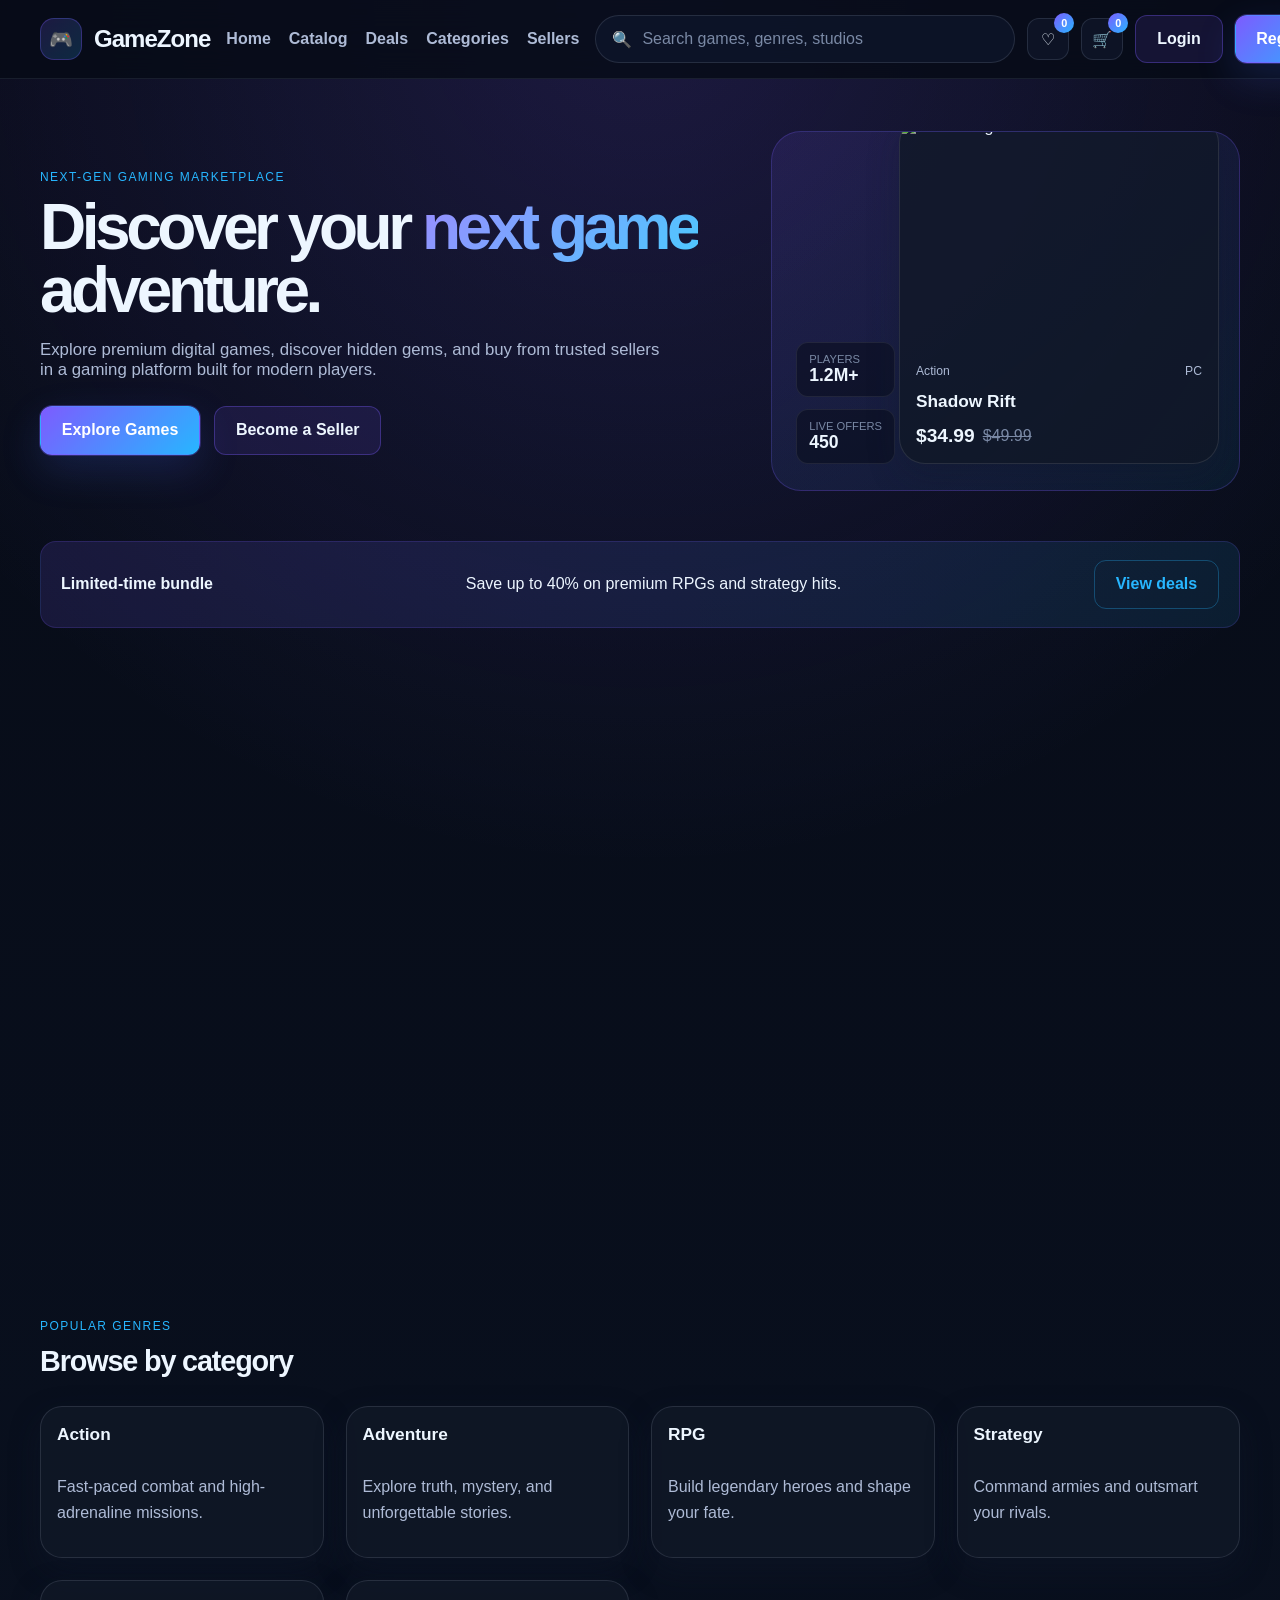
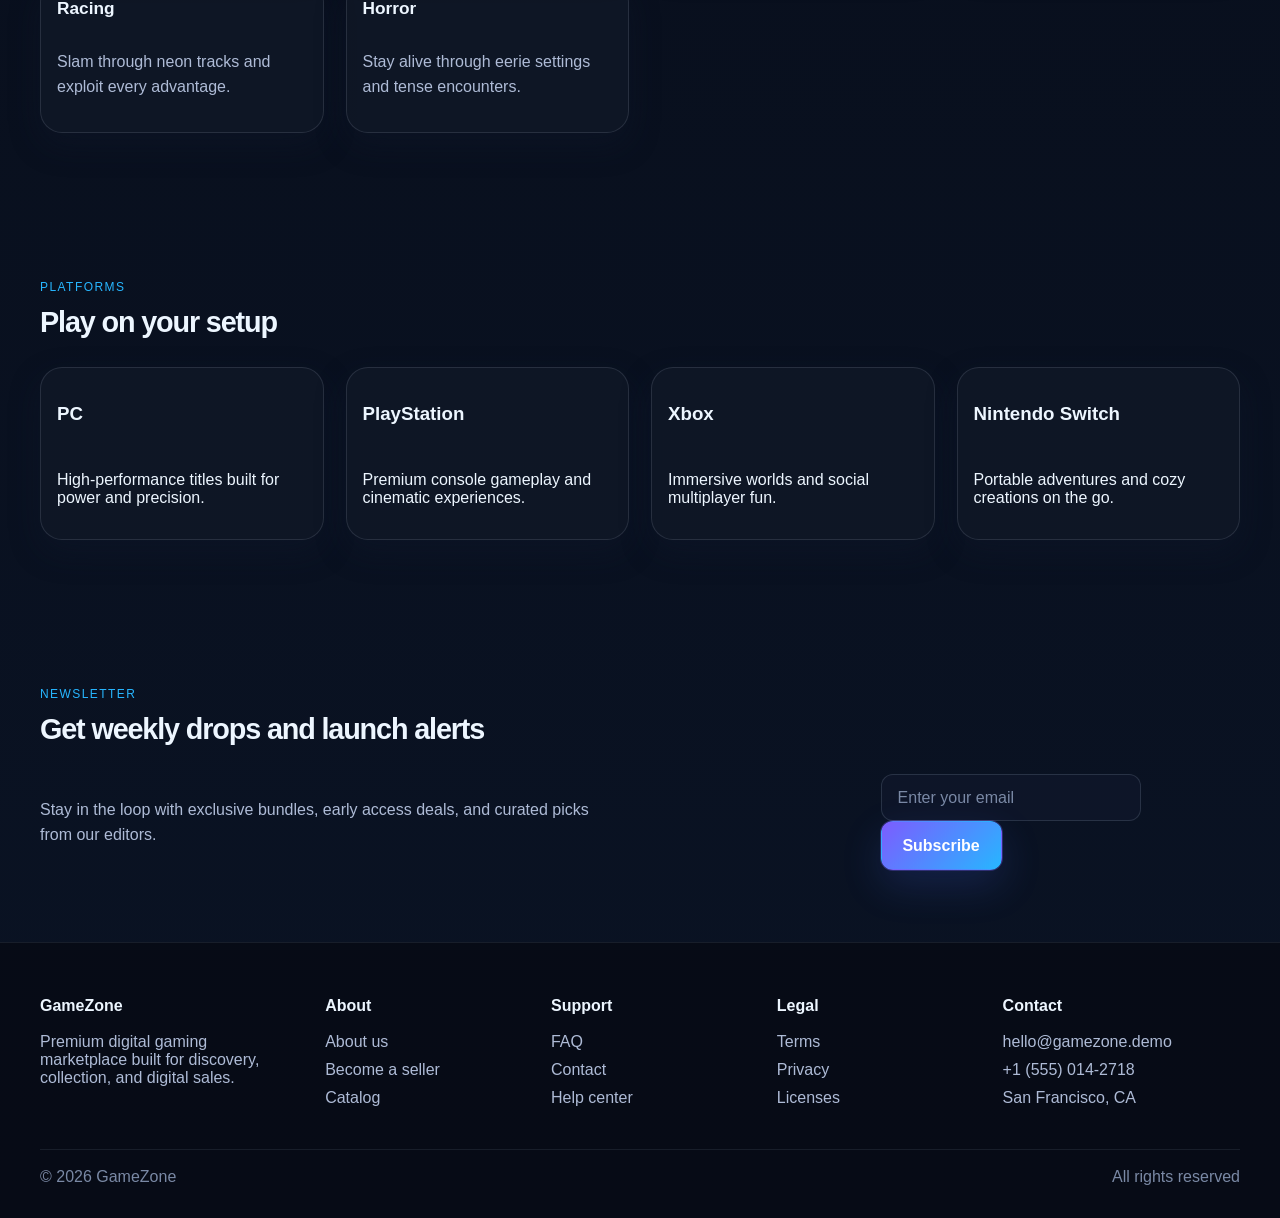
==== index.html @ a6d63e55 "tayyor" ====
<!DOCTYPE html>
<html lang="en">
  <head>
    <meta charset="UTF-8" />
    <meta name="viewport" content="width=device-width, initial-scale=1.0" />
    <title>GameZone | Professional Gaming Marketplace</title>
    <meta name="description" content="GameZone gaming marketplace and storefront" />
    <link rel="stylesheet" href="css/reset.css" />
    <link rel="stylesheet" href="css/variables.css" />
    <link rel="stylesheet" href="css/global.css" />
    <link rel="stylesheet" href="css/components.css" />
    <link rel="stylesheet" href="css/layout.css" />
    <link rel="stylesheet" href="css/games.css" />
    <link rel="stylesheet" href="css/responsive.css" />
  </head>
  <body data-page="home">
    <header class="site-header">
      <div class="container topbar">
        <a class="brand" href="index.html" aria-label="GameZone home">
          <span class="brand-mark">🎮</span>
          <span>GameZone</span>
        </a>
        <nav class="main-nav" aria-label="Main navigation">
          <a href="index.html">Home</a>
          <a href="games.html">Catalog</a>
          <a href="games.html?category=Action">Deals</a>
          <a href="games.html?category=RPG">Categories</a>
          <a href="seller-dashboard.html">Sellers</a>
        </nav>
        <div class="header-actions">
          <label class="search-box" aria-label="Search games">
            <span>🔍</span>
            <input type="search" placeholder="Search games, genres, studios" />
          </label>
          <a class="icon-pill" href="wishlist.html" aria-label="Wishlist">
            ♡ <span class="count" data-wishlist-count>0</span>
          </a>
          <a class="icon-pill" href="cart.html" aria-label="Cart">
            🛒 <span class="count" data-cart-count>0</span>
          </a>
          <a class="btn btn-secondary" href="login.html" data-auth-button>Login</a>
          <a class="btn btn-primary" href="register.html" data-auth-button>Register</a>
          <div class="user-menu-wrap hidden" data-user-menu>
            <button class="btn btn-dark" type="button" data-user-menu-button data-action="toggle-user-menu">Hi, <span data-user-name>Player</span></button>
            <div class="user-menu" data-user-menu-panel>
              <a href="user-dashboard.html">Buyer Dashboard</a>
              <a href="seller-dashboard.html">Seller Dashboard</a>
              <a href="profile.html">Profile</a>
              <button type="button" data-action="logout">Logout</button>
            </div>
          </div>
        </div>
      </div>
    </header>

    <main>
      <section class="container hero">
        <div class="hero-copy">
          <span class="section-kicker">Next-gen gaming marketplace</span>
          <h1>Discover your <span class="gradient-text">next game</span> adventure.</h1>
          <p>Explore premium digital games, discover hidden gems, and buy from trusted sellers in a gaming platform built for modern players.</p>
          <div class="hero-actions">
            <a class="btn btn-primary" href="games.html">Explore Games</a>
            <a class="btn btn-secondary" href="seller-dashboard.html">Become a Seller</a>
          </div>
        </div>
        <div class="hero-panel">
          <div class="hero-metrics">
            <div class="metric-box"><div class="metric-label">Players</div><div class="metric-value">1.2M+</div></div>
            <div class="metric-box"><div class="metric-label">Live offers</div><div class="metric-value">450</div></div>
          </div>
          <div class="hero-card">
            <img src="https://images.unsplash.com/photo-1542751371-adc38448a05e?auto=format&fit=crop&w=900&q=80" alt="Featured game" />
            <div class="game-body">
              <div class="game-meta"><span>Action</span><span>PC</span></div>
              <h3 class="game-title">Shadow Rift</h3>
              <div class="game-price-row"><span class="price-main">$34.99</span><span class="price-old">$49.99</span></div>
            </div>
          </div>
        </div>
      </section>

      <div class="container">
        <div class="floating-banner">
          <strong>Limited-time bundle</strong>
          <span>Save up to 40% on premium RPGs and strategy hits.</span>
          <a href="games.html" class="btn btn-ghost">View deals</a>
        </div>
      </div>

      <section class="section container">
        <div data-featured></div>
      </section>

      <section class="section container">
        <div data-trending></div>
      </section>

      <section class="section container">
        <div data-offers></div>
      </section>

      <section class="section container">
        <div data-releases></div>
      </section>

      <section class="section container">
        <div class="section-header">
          <div>
            <span class="section-kicker">Popular genres</span>
            <h2 class="section-title">Browse by category</h2>
          </div>
        </div>
        <div class="games-grid">
          <div class="game-card">
            <div class="game-body">
              <h3 class="game-title">Action</h3>
              <p class="game-summary">Fast-paced combat and high-adrenaline missions.</p>
            </div>
          </div>
          <div class="game-card">
            <div class="game-body">
              <h3 class="game-title">Adventure</h3>
              <p class="game-summary">Explore truth, mystery, and unforgettable stories.</p>
            </div>
          </div>
          <div class="game-card">
            <div class="game-body">
              <h3 class="game-title">RPG</h3>
              <p class="game-summary">Build legendary heroes and shape your fate.</p>
            </div>
          </div>
          <div class="game-card">
            <div class="game-body">
              <h3 class="game-title">Strategy</h3>
              <p class="game-summary">Command armies and outsmart your rivals.</p>
            </div>
          </div>
          <div class="game-card">
            <div class="game-body">
              <h3 class="game-title">Racing</h3>
              <p class="game-summary">Slam through neon tracks and exploit every advantage.</p>
            </div>
          </div>
          <div class="game-card">
            <div class="game-body">
              <h3 class="game-title">Horror</h3>
              <p class="game-summary">Stay alive through eerie settings and tense encounters.</p>
            </div>
          </div>
        </div>
      </section>

      <section class="section container">
        <div class="section-header">
          <div>
            <span class="section-kicker">Platforms</span>
            <h2 class="section-title">Play on your setup</h2>
          </div>
        </div>
        <div class="games-grid">
          <div class="game-card"><div class="game-body"><h3>PC</h3><p>High-performance titles built for power and precision.</p></div></div>
          <div class="game-card"><div class="game-body"><h3>PlayStation</h3><p>Premium console gameplay and cinematic experiences.</p></div></div>
          <div class="game-card"><div class="game-body"><h3>Xbox</h3><p>Immersive worlds and social multiplayer fun.</p></div></div>
          <div class="game-card"><div class="game-body"><h3>Nintendo Switch</h3><p>Portable adventures and cozy creations on the go.</p></div></div>
        </div>
      </section>

      <section class="section container">
        <div class="section-header">
          <div>
            <span class="section-kicker">Newsletter</span>
            <h2 class="section-title">Get weekly drops and launch alerts</h2>
          </div>
        </div>
        <div class="panel-block" style="display:flex; flex-wrap:wrap; justify-content:space-between; gap: 16px; align-items:center;">
          <p class="game-summary" style="margin:0; max-width: 560px;">Stay in the loop with exclusive bundles, early access deals, and curated picks from our editors.</p>
          <form class="inline-actions" style="margin:0;">
            <input class="input" type="email" placeholder="Enter your email" style="max-width: 260px;" />
            <button class="btn btn-primary" type="submit">Subscribe</button>
          </form>
        </div>
      </section>
    </main>

    <footer class="site-footer">
      <div class="container footer-inner">
        <div class="footer-col">
          <h4>GameZone</h4>
          <p>Premium digital gaming marketplace built for discovery, collection, and digital sales.</p>
        </div>
        <div class="footer-col">
          <h4>About</h4>
          <a href="index.html">About us</a>
          <a href="seller-dashboard.html">Become a seller</a>
          <a href="games.html">Catalog</a>
        </div>
        <div class="footer-col">
          <h4>Support</h4>
          <a href="404.html">FAQ</a>
          <a href="404.html">Contact</a>
          <a href="404.html">Help center</a>
        </div>
        <div class="footer-col">
          <h4>Legal</h4>
          <a href="404.html">Terms</a>
          <a href="404.html">Privacy</a>
          <a href="404.html">Licenses</a>
        </div>
        <div class="footer-col">
          <h4>Contact</h4>
          <p>hello@gamezone.demo</p>
          <p>+1 (555) 014-2718</p>
          <p>San Francisco, CA</p>
        </div>
      </div>
      <div class="container footer-bottom">
        <span>© 2026 GameZone</span>
        <span>All rights reserved</span>
      </div>
    </footer>
    <script type="module" src="js/app.js"></script>
  </body>
</html>
---- css/variables.css ----
:root {
  --bg-primary: #070b16;
  --bg-secondary: #0f172a;
  --bg-elevated: #121d2d;
  --bg-card: rgba(17, 24, 39, 0.8);
  --panel: rgba(18, 29, 45, 0.96);
  --panel-soft: rgba(25, 39, 56, 0.72);
  --line: rgba(148, 163, 184, 0.18);
  --text-primary: #edf6ff;
  --text-secondary: #aebbd6;
  --text-muted: #7a89a5;
  --primary: #7c5cff;
  --primary-strong: #6d4df6;
  --secondary: #27b6ff;
  --success: #34d399;
  --warning: #fbbf24;
  --danger: #f87171;
  --shadow-soft: 0 12px 30px rgba(16, 27, 45, 0.35);
  --shadow-glow: 0 0 0 1px rgba(124, 92, 255, 0.3), 0 15px 40px rgba(70, 110, 255, 0.18);
  --radius: 18px;
  --radius-sm: 12px;
  --radius-lg: 26px;
  --container: 1200px;
  --space-1: 4px;
  --space-2: 8px;
  --space-3: 12px;
  --space-4: 16px;
  --space-5: 20px;
  --space-6: 24px;
  --space-8: 32px;
  --space-10: 40px;
  --space-12: 48px;
  --space-16: 64px;
}
---- css/global.css ----
body {
  background:
    radial-gradient(circle at top, rgba(124, 92, 255, 0.18), transparent 30%),
    linear-gradient(180deg, #070b16 0%, #0a1324 100%);
  min-height: 100vh;
}

body::before {
  content: "";
  position: fixed;
  inset: 0;
  background-image: linear-gradient(rgba(255,255,255,0.015) 1px, transparent 1px), linear-gradient(90deg, rgba(255,255,255,0.015) 1px, transparent 1px);
  background-size: 36px 36px;
  pointer-events: none;
  opacity: 0.3;
}

.container {
  width: min(var(--container), calc(100% - 32px));
  margin: 0 auto;
}

.section {
  padding: 72px 0;
}

.section-header {
  display: flex;
  justify-content: space-between;
  align-items: center;
  gap: 16px;
  margin-bottom: 28px;
}

.section-title {
  margin: 0;
  font-size: clamp(1.8rem, 2vw, 2.5rem);
  letter-spacing: -0.04em;
}

.section-kicker {
  display: inline-block;
  font-size: 0.75rem;
  letter-spacing: 0.12em;
  text-transform: uppercase;
  color: var(--secondary);
  margin-bottom: 12px;
}

.page-shell {
  padding-top: 32px;
  padding-bottom: 80px;
}

.card {
  background: rgba(17, 24, 39, 0.8);
  border: 1px solid var(--line);
  border-radius: var(--radius);
  box-shadow: var(--shadow-soft);
}

.badge {
  display: inline-flex;
  align-items: center;
  justify-content: center;
  gap: 6px;
  border-radius: 999px;
  font-size: 0.72rem;
  padding: 6px 10px;
  font-weight: 700;
  letter-spacing: 0.04em;
  text-transform: uppercase;
  background: rgba(124, 92, 255, 0.18);
  color: var(--primary);
  border: 1px solid rgba(124, 92, 255, 0.35);
}

.badge.success { background: rgba(52, 211, 153, 0.12); color: var(--success); border-color: rgba(52, 211, 153, 0.32); }
.badge.warning { background: rgba(251, 191, 36, 0.12); color: var(--warning); border-color: rgba(251, 191, 36, 0.3); }
.badge.danger { background: rgba(248, 113, 113, 0.12); color: var(--danger); border-color: rgba(248, 113, 113, 0.2); }

.gradient-text {
  background: linear-gradient(135deg, #9a8cff 0%, #4cc9ff 100%);
  -webkit-background-clip: text;
  background-clip: text;
  color: transparent;
}

.empty-state {
  text-align: center;
  padding: 40px 24px;
  border: 1px dashed var(--line);
  border-radius: var(--radius);
  background: rgba(15, 23, 42, 0.7);
}

.empty-state h3 {
  margin-top: 0;
  margin-bottom: 10px;
}

.hidden { display: none !important; }
---- css/components.css ----
.btn {
  display: inline-flex;
  align-items: center;
  justify-content: center;
  gap: 8px;
  padding: 0.9rem 1.3rem;
  border-radius: 12px;
  font-weight: 700;
  border: 1px solid transparent;
  transition: transform 0.2s ease, filter 0.2s ease, border-color 0.2s ease, background 0.2s ease;
  min-height: 46px;
}

.btn:hover { transform: translateY(-1px); filter: brightness(1.08); }
.btn:active { transform: translateY(0); }
.btn:disabled { opacity: 0.6; cursor: not-allowed; transform: none; }

.btn-primary {
  background: linear-gradient(135deg, var(--primary) 0%, var(--secondary) 100%);
  color: #fff;
  box-shadow: var(--shadow-glow);
}

.btn-secondary {
  background: rgba(124, 92, 255, 0.12);
  color: var(--text-primary);
  border-color: rgba(124, 92, 255, 0.34);
}

.btn-dark {
  background: rgba(15, 23, 42, 0.8);
  color: var(--text-primary);
  border-color: rgba(148, 163, 184, 0.2);
}

.btn-outline {
  background: transparent;
  border-color: rgba(255,255,255,0.16);
  color: var(--text-primary);
}

.btn-ghost {
  background: transparent;
  color: var(--secondary);
  border: 1px solid rgba(39, 182, 255, 0.3);
}

.btn-icon {
  width: 38px;
  height: 38px;
  border-radius: 12px;
  background: rgba(15, 23, 42, 0.8);
  border: 1px solid var(--line);
  color: var(--text-primary);
}

.input, .select, .textarea {
  width: 100%;
  border-radius: 12px;
  background: rgba(15, 23, 42, 0.9);
  border: 1px solid rgba(148, 163, 184, 0.2);
  color: var(--text-primary);
  padding: 0.85rem 1rem;
  transition: border-color 0.2s ease, box-shadow 0.2s ease;
}

.input:focus, .select:focus, .textarea:focus {
  border-color: rgba(124, 92, 255, 0.8);
  box-shadow: 0 0 0 3px rgba(124, 92, 255, 0.16);
}

.form-grid {
  display: grid;
  grid-template-columns: repeat(2, minmax(0, 1fr));
  gap: 20px;
}

.form-field { display: flex; flex-direction: column; gap: 8px; }
.form-field label { font-weight: 600; color: var(--text-secondary); }
.form-field small { color: var(--text-muted); }
.field-error { color: var(--danger); font-size: 0.75rem; margin-top: 4px; min-height: 18px; }

.modal {
  position: fixed;
  inset: 0;
  display: none;
  align-items: center;
  justify-content: center;
  background: rgba(7, 11, 22, 0.7);
  backdrop-filter: blur(10px);
  z-index: 1000;
}

.modal.is-open { display: flex; }
.modal-card {
  width: min(560px, calc(100% - 32px));
  background: rgba(15, 23, 42, 0.96);
  border: 1px solid var(--line);
  border-radius: var(--radius-lg);
  padding: 24px;
  box-shadow: var(--shadow-soft);
}

.skeleton {
  background: linear-gradient(90deg, rgba(148,163,184,0.12) 25%, rgba(148,163,184,0.2) 50%, rgba(148,163,184,0.12) 75%);
  background-size: 200% 100%;
  animation: shimmer 1.4s infinite linear;
  border-radius: 12px;
}

@keyframes shimmer {
  0% { background-position: 200% 0; }
  100% { background-position: -200% 0; }
}

@keyframes fadeUp {
  from { opacity: 0; transform: translateY(12px); }
  to { opacity: 1; transform: translateY(0); }
}

.fade-in { animation: fadeUp 0.4s ease; }
---- css/layout.css ----
.site-header {
  position: sticky;
  top: 0;
  z-index: 50;
  background: rgba(7, 11, 22, 0.82);
  backdrop-filter: blur(16px);
  border-bottom: 1px solid rgba(148,163,184,0.12);
}

.topbar {
  display: flex;
  align-items: center;
  justify-content: space-between;
  gap: 16px;
  min-height: 78px;
}

.brand {
  display: flex;
  align-items: center;
  gap: 12px;
  font-weight: 800;
  letter-spacing: -0.04em;
  font-size: 1.5rem;
}

.brand-mark {
  width: 42px;
  height: 42px;
  display: grid;
  place-items: center;
  border-radius: 14px;
  background: linear-gradient(135deg, rgba(124, 92, 255, 0.18), rgba(39, 182, 255, 0.18));
  border: 1px solid rgba(124, 92, 255, 0.3);
  font-size: 1.2rem;
}

.main-nav {
  display: flex;
  align-items: center;
  gap: 18px;
  color: var(--text-secondary);
}

.main-nav a {
  position: relative;
  padding: 8px 0;
  font-weight: 600;
}

.main-nav a::after {
  content: "";
  position: absolute;
  left: 0;
  bottom: -2px;
  width: 0;
  height: 2px;
  background: linear-gradient(90deg, var(--primary), var(--secondary));
  transition: width 0.2s ease;
}

.main-nav a:hover::after,
.main-nav a.active::after { width: 100%; }

.header-actions {
  display: flex;
  align-items: center;
  gap: 12px;
}

.search-box {
  display: flex;
  align-items: center;
  gap: 10px;
  min-width: min(420px, 42vw);
  background: rgba(15, 23, 42, 0.82);
  border: 1px solid var(--line);
  border-radius: 999px;
  padding: 0.1rem 0.9rem 0.1rem 1rem;
}

.search-box input {
  width: 100%;
  background: transparent;
  color: var(--text-primary);
  padding: 0.8rem 0;
}

.user-menu-wrap {
  position: relative;
}

.user-menu {
  display: none;
  position: absolute;
  right: 0;
  top: calc(100% + 12px);
  min-width: 200px;
  background: rgba(15,23,42,0.98);
  border: 1px solid var(--line);
  border-radius: 14px;
  overflow: hidden;
  box-shadow: var(--shadow-soft);
}

.user-menu.open { display: block; }
.user-menu a, .user-menu button {
  display: block;
  width: 100%;
  text-align: left;
  background: transparent;
  border: 0;
  color: var(--text-primary);
  padding: 0.9rem 1rem;
}

.user-menu a:hover, .user-menu button:hover { background: rgba(124, 92, 255, 0.08); }

.icon-pill {
  position: relative;
  display: inline-flex;
  align-items: center;
  justify-content: center;
  width: 42px;
  height: 42px;
  border-radius: 12px;
  background: rgba(15,23,42,0.8);
  border: 1px solid var(--line);
  color: var(--text-primary);
}

.icon-pill .count {
  position: absolute;
  top: -6px;
  right: -6px;
  min-width: 20px;
  height: 20px;
  padding: 0 6px;
  border-radius: 10px;
  background: linear-gradient(135deg, var(--primary), var(--secondary));
  color: white;
  font-size: 0.68rem;
  font-weight: 800;
  display: grid;
  place-items: center;
}

.site-footer {
  background: rgba(7, 11, 22, 0.95);
  border-top: 1px solid rgba(148,163,184,0.12);
}

.footer-inner {
  display: grid;
  grid-template-columns: 1.3fr 1fr 1fr 1fr 1.2fr;
  gap: 28px;
  padding: 54px 0 32px;
}

.footer-col h4 {
  margin-top: 0;
  margin-bottom: 18px;
  color: var(--text-primary);
}

.footer-col a, .footer-col p {
  display: block;
  color: var(--text-secondary);
  margin: 10px 0;
}

.footer-bottom {
  border-top: 1px solid rgba(148,163,184,0.12);
  padding: 18px 0 32px;
  display: flex;
  align-items: center;
  justify-content: space-between;
  color: var(--text-muted);
}
---- css/games.css ----
.hero {
  display: grid;
  grid-template-columns: 1.2fr 0.8fr;
  gap: 28px;
  align-items: center;
  padding: 52px 0 30px;
}

.hero-copy h1 {
  font-size: clamp(2.6rem, 5vw, 5rem);
  line-height: 0.98;
  letter-spacing: -0.07em;
  margin: 0 0 18px;
}

.hero-copy p {
  color: var(--text-secondary);
  font-size: 1.05rem;
  max-width: 620px;
}

.hero-actions {
  display: flex;
  flex-wrap: wrap;
  gap: 14px;
  margin-top: 26px;
}

.hero-panel {
  position: relative;
  padding: 28px;
  border-radius: 30px;
  background: linear-gradient(145deg, rgba(124,92,255,0.12), rgba(39,182,255,0.08));
  border: 1px solid rgba(124, 92, 255, 0.24);
  min-height: 360px;
  overflow: hidden;
}

.hero-card {
  position: absolute;
  right: 20px;
  bottom: 26px;
  width: min(320px, 82%);
  border-radius: 26px;
  overflow: hidden;
  border: 1px solid rgba(255,255,255,0.1);
  background: rgba(17, 24, 39, 0.8);
  box-shadow: var(--shadow-soft);
}

.hero-card img {
  width: 100%;
  height: 230px;
  object-fit: cover;
}

.hero-metrics {
  position: absolute;
  left: 24px;
  bottom: 26px;
  display: grid;
  gap: 12px;
}

.metric-box {
  padding: 10px 12px;
  border-radius: 12px;
  background: rgba(7,11,22,0.5);
  border: 1px solid rgba(255,255,255,0.08);
}

.metric-label {
  color: var(--text-muted);
  font-size: 0.7rem;
  text-transform: uppercase;
}

.metric-value {
  font-weight: 800;
  font-size: 1.1rem;
}

.floating-banner {
  display: flex;
  align-items: center;
  justify-content: space-between;
  gap: 16px;
  margin: 20px 0 40px;
  padding: 18px 20px;
  border-radius: 16px;
  background: linear-gradient(90deg, rgba(124,92,255,0.14), rgba(39,182,255,0.10));
  border: 1px solid rgba(124,92,255,0.18);
}

.catalog-toolbar {
  display: flex;
  align-items: end;
  justify-content: space-between;
  gap: 16px;
  margin-bottom: 22px;
  flex-wrap: wrap;
}

.filters-panel {
  display: grid;
  grid-template-columns: repeat(6, minmax(160px, 1fr));
  gap: 12px;
  width: 100%;
  margin: 18px 0 22px;
}

.filter-field label {
  display: block;
  color: var(--text-secondary);
  font-size: 0.8rem;
  margin-bottom: 6px;
}

.games-grid {
  display: grid;
  grid-template-columns: repeat(4, minmax(0, 1fr));
  gap: 22px;
}

.games-list {
  display: grid;
  gap: 18px;
}

.game-card {
  display: flex;
  flex-direction: column;
  min-height: 100%;
  overflow: hidden;
  border-radius: 22px;
  background: rgba(17,24,39,0.8);
  border: 1px solid var(--line);
  box-shadow: var(--shadow-soft);
  transition: transform 0.2s ease, border-color 0.2s ease;
}

.game-card:hover {
  transform: translateY(-4px);
  border-color: rgba(124, 92, 255, 0.35);
}

.game-thumb {
  position: relative;
  height: 200px;
  overflow: hidden;
}

.game-thumb img {
  width: 100%;
  height: 100%;
  object-fit: cover;
}

.discount-tag {
  position: absolute;
  top: 14px;
  left: 14px;
  background: linear-gradient(135deg, #ff9f43, #ff6b6b);
  color: white;
  padding: 6px 10px;
  border-radius: 999px;
  font-size: 0.7rem;
  font-weight: 800;
}

.game-body {
  display: flex;
  flex-direction: column;
  gap: 12px;
  padding: 16px;
}

.game-meta {
  display: flex;
  align-items: center;
  justify-content: space-between;
  gap: 8px;
  color: var(--text-secondary);
  font-size: 0.76rem;
}

.game-title {
  margin: 0;
  font-size: 1.08rem;
  line-height: 1.35;
}

.game-price-row {
  display: flex;
  align-items: center;
  gap: 8px;
}

.price-main {
  font-size: 1.2rem;
  font-weight: 800;
  color: var(--text-primary);
}

.price-old {
  color: var(--text-muted);
  text-decoration: line-through;
}

.game-actions {
  display: flex;
  gap: 8px;
  margin-top: auto;
}

.game-actions .btn {
  flex: 1;
  padding: 0.7rem 0.8rem;
  min-height: 40px;
  font-size: 0.82rem;
}

.game-actions .btn-icon {
  flex: 0 0 40px;
}

.list-card {
  display: grid;
  grid-template-columns: 220px 1fr;
  gap: 18px;
  overflow: hidden;
}

.list-card .game-thumb {
  height: 100%;
  min-height: 170px;
}

.list-card .game-body {
  padding: 18px 18px 18px 0;
}

.game-summary {
  color: var(--text-secondary);
  line-height: 1.6;
}

.rating-row {
  display: inline-flex;
  align-items: center;
  gap: 6px;
  color: var(--warning);
  font-size: 0.83rem;
}

.sort-toggle {
  display: inline-flex;
  align-items: center;
  gap: 8px;
  background: rgba(15,23,42,0.8);
  border: 1px solid var(--line);
  border-radius: 12px;
  padding: 8px 10px;
}

.page-header {
  background: linear-gradient(135deg, rgba(124,92,255,0.12), rgba(39,182,255,0.1));
  border: 1px solid rgba(124,92,255,0.18);
  border-radius: 22px;
  padding: 28px;
  margin-bottom: 28px;
}

.page-header h1 {
  margin: 0;
  letter-spacing: -0.05em;
}

.page-header p {
  margin: 8px 0 0;
  color: var(--text-secondary);
}
---- css/responsive.css ----
@media (max-width: 1100px) {
  .games-grid { grid-template-columns: repeat(3, minmax(0, 1fr)); }
  .footer-inner { grid-template-columns: repeat(3, minmax(0, 1fr)); }
  .dashboard-layout { grid-template-columns: 1fr; }
  .side-panel { position: static; }
}

@media (max-width: 900px) {
  .hero, .auth-card { grid-template-columns: 1fr; }
  .filters-panel { grid-template-columns: repeat(2, minmax(0, 1fr)); }
  .games-grid { grid-template-columns: repeat(2, minmax(0, 1fr)); }
  .stats-grid { grid-template-columns: repeat(2, minmax(0, 1fr)); }
  .topbar { flex-wrap: wrap; padding: 14px 0; }
  .main-nav { order: 3; width: 100%; justify-content: center; }
  .header-actions { width: 100%; justify-content: space-between; }
  .search-box { min-width: 0; flex: 1; }
}

@media (max-width: 680px) {
  .games-grid, .footer-inner, .stats-grid, .filters-panel, .form-grid { grid-template-columns: 1fr; }
  .list-card { grid-template-columns: 1fr; }
  .game-actions { flex-wrap: wrap; }
  .section { padding: 54px 0; }
  .main-nav { gap: 12px; flex-wrap: wrap; }
  .header-actions { flex-wrap: wrap; }
  .brand { font-size: 1.2rem; }
  .hero-copy h1 { font-size: 2.6rem; }
  .page-shell { padding-top: 16px; }
}
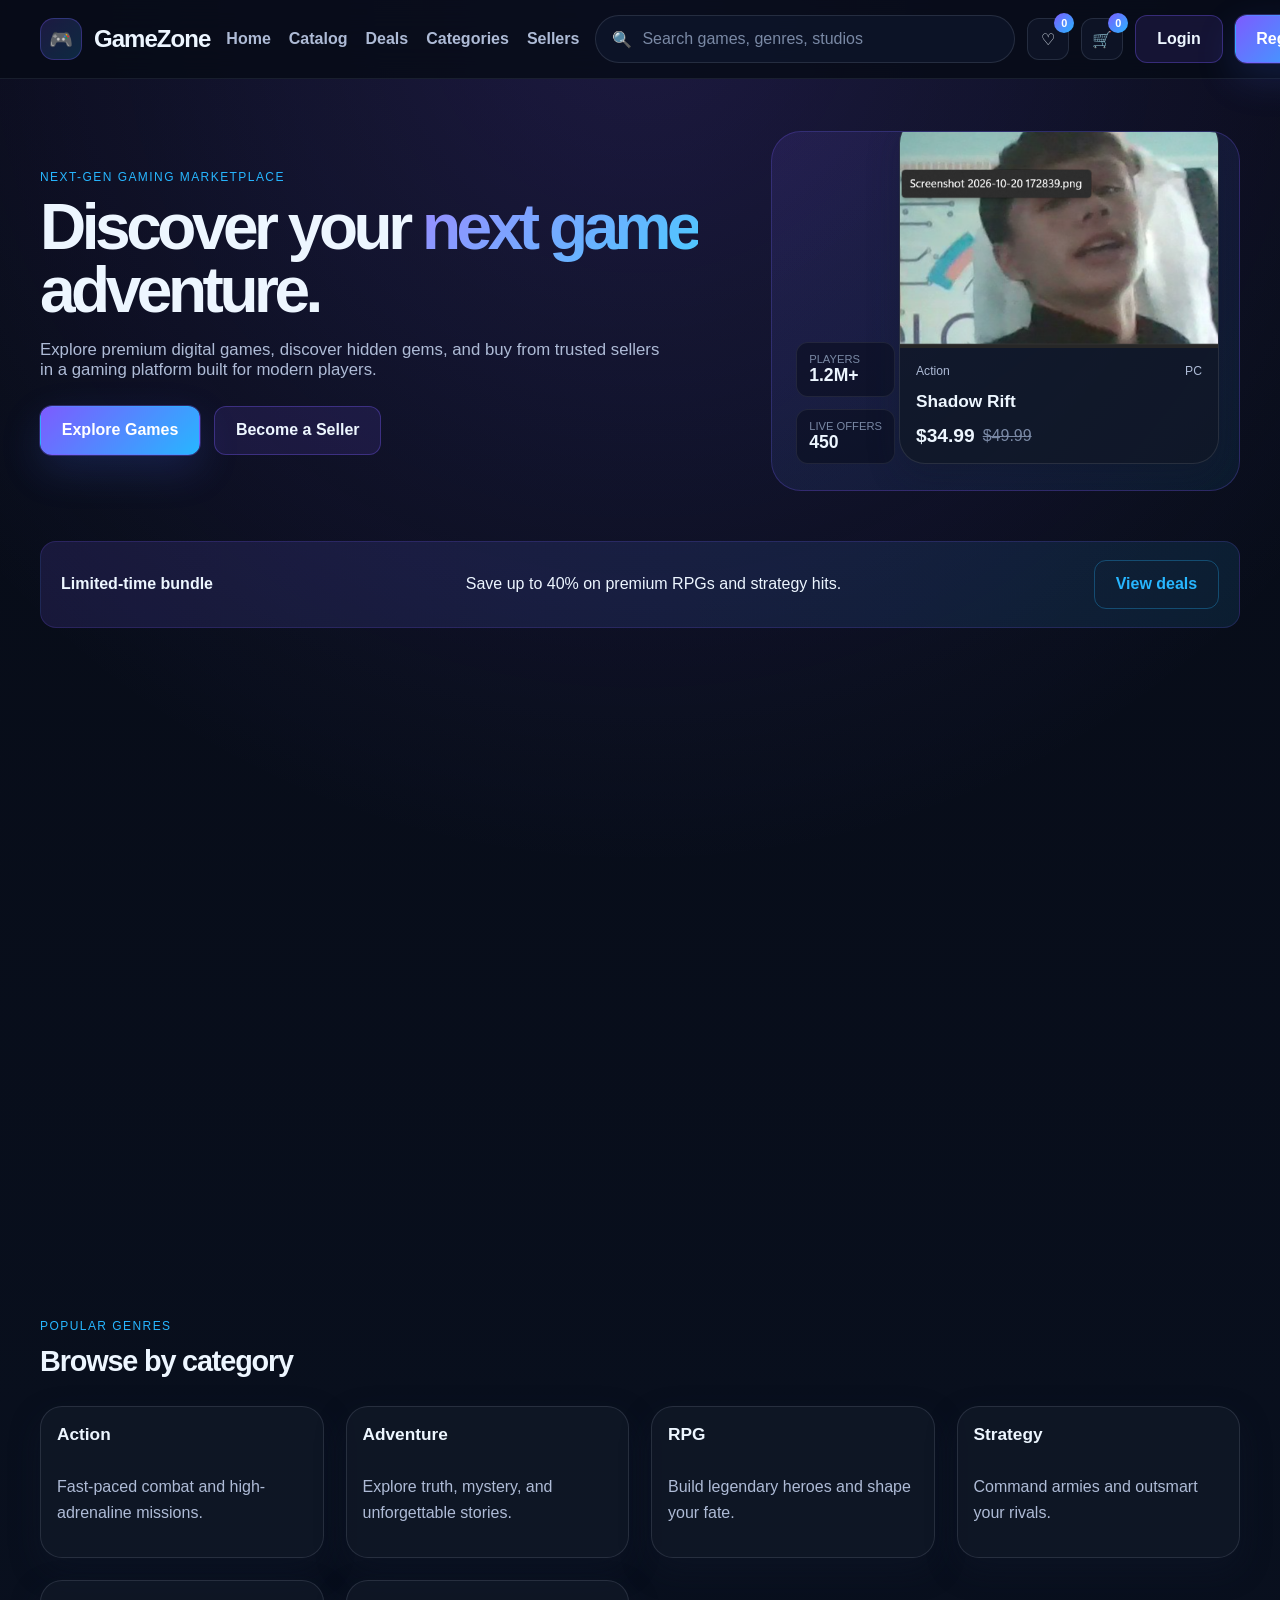
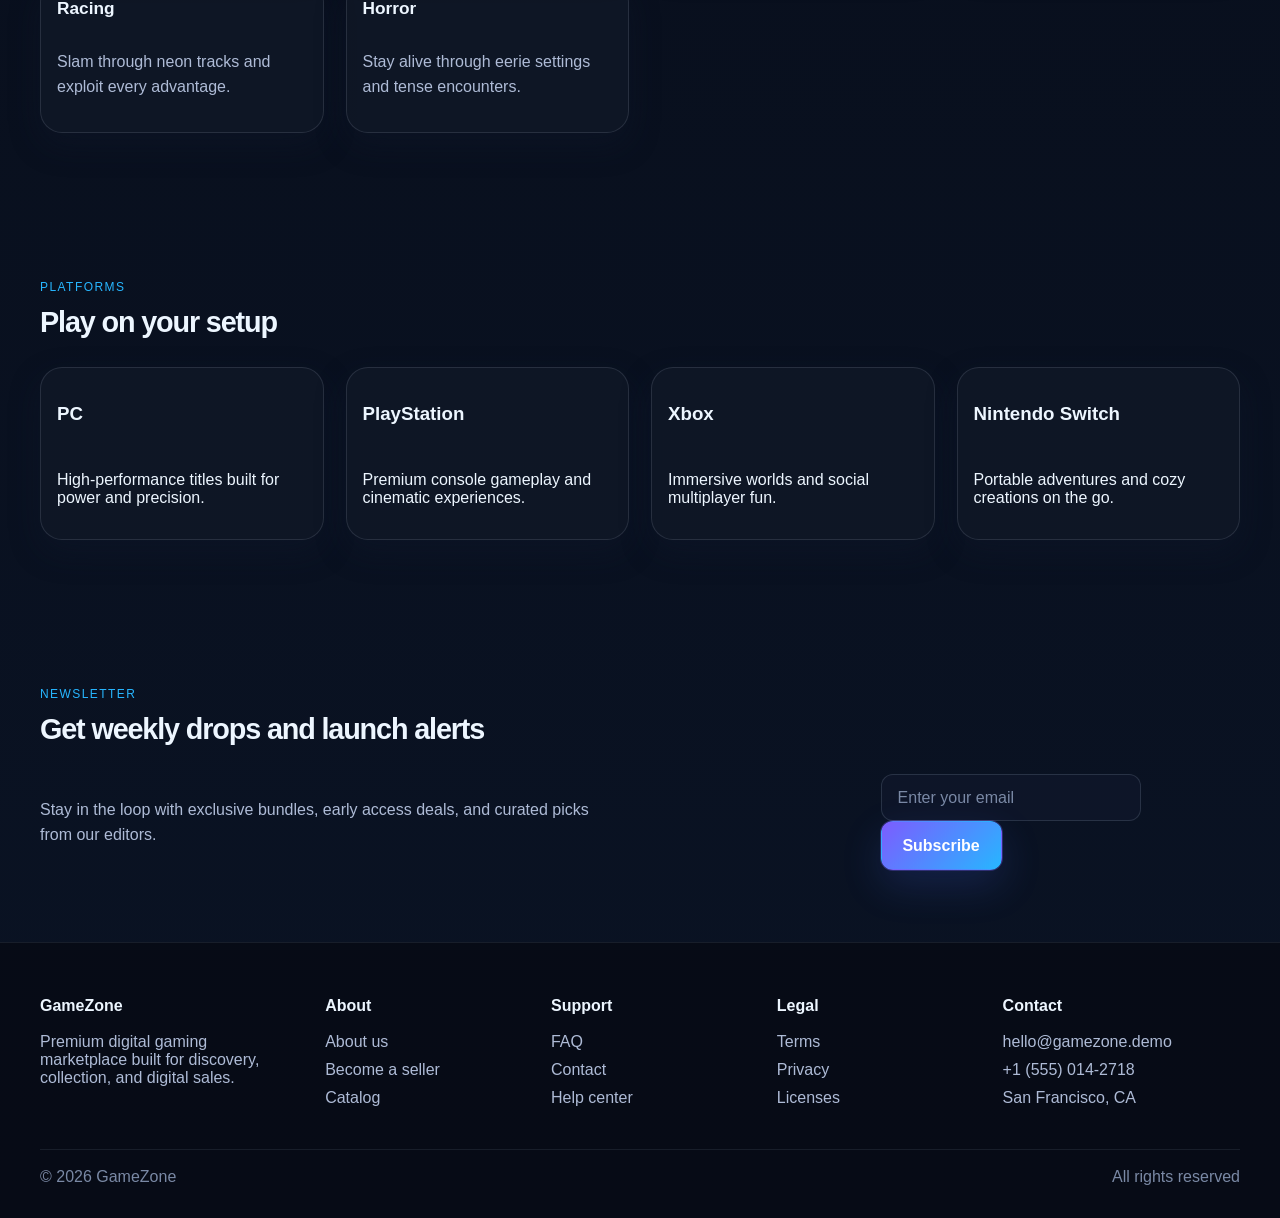
==== commit c24fe0f6: "rasm" ====
--- a/index.html
+++ b/index.html
@@ -70,7 +70,7 @@
             <div class="metric-box"><div class="metric-label">Live offers</div><div class="metric-value">450</div></div>
           </div>
           <div class="hero-card">
-            <img src="https://images.unsplash.com/photo-1542751371-adc38448a05e?auto=format&fit=crop&w=900&q=80" alt="Featured game" />
+            <img src="image.png" alt="Featured game" />
             <div class="game-body">
               <div class="game-meta"><span>Action</span><span>PC</span></div>
               <h3 class="game-title">Shadow Rift</h3>
